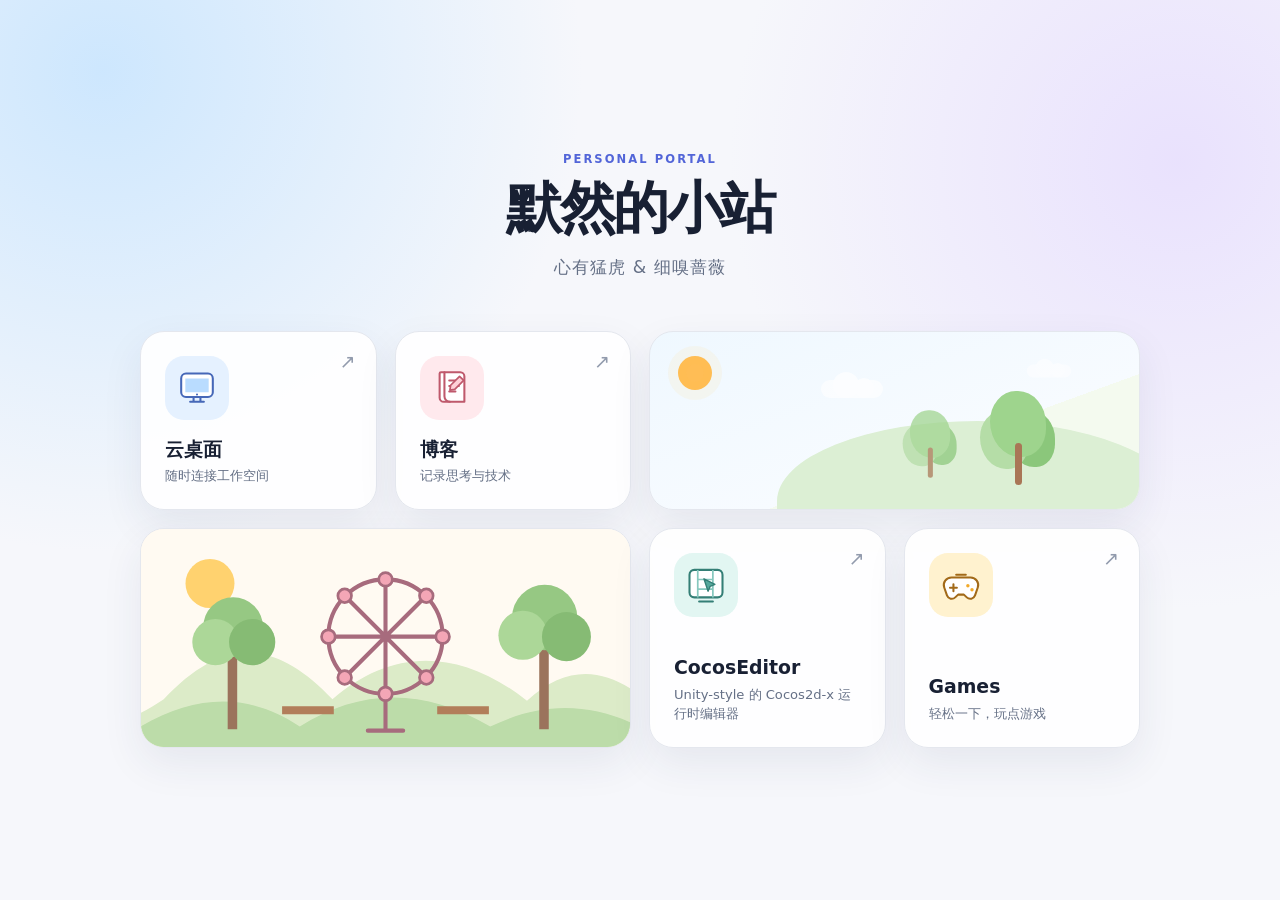
==== index.html @ 9b45cccf "重构个人导航首页并新增 CocosEditor 入口" ====
<!DOCTYPE html>
<html lang="zh-CN">
<head>
  <meta charset="UTF-8">
  <meta name="viewport" content="width=device-width, initial-scale=1.0">
  <meta name="description" content="默然的个人导航小站，快速前往云桌面、博客和 Games。">
  <meta name="theme-color" content="#f6f7fb">
  <meta property="og:title" content="默然的小站">
  <meta property="og:description" content="心有猛虎，细嗅蔷薇。欢迎来到默然的个人导航小站。">
  <meta property="og:type" content="website">
  <meta property="og:url" content="https://tonychenn.cn/">
  <link rel="canonical" href="https://tonychenn.cn/">
  <link rel="icon" href="icon/favicon.svg" type="image/svg+xml">
  <link rel="stylesheet" href="css/style.css">
  <title>默然的小站</title>
</head>
<body>
  <div class="page-shell">
    <header class="hero">
      <p class="eyebrow" aria-hidden="true">PERSONAL PORTAL</p>
      <h1>默然的小站</h1>
      <p class="tagline">心有猛虎 <span aria-hidden="true">&amp;</span><span class="sr-only">，</span> 细嗅蔷薇</p>
    </header>

    <main class="portal" aria-label="站点导航">
      <!--desktop-->
      <a class="portal-card project-card desktop-card" href="https://desktop.tonychenn.cn/" target="_blank" rel="noopener noreferrer">
        <span class="icon-wrap icon-wrap-blue" aria-hidden="true">
          <img src="icon/desktop.svg" width="64" height="64" alt="">
        </span>
        <span class="card-copy">
          <span class="card-title">云桌面</span>
          <span class="card-description">随时连接工作空间</span>
          <span class="sr-only">（在新标签页打开）</span>
        </span>
        <span class="card-arrow" aria-hidden="true">↗</span>
      </a>

      <!--blog-->
      <a class="portal-card project-card blog-card" href="https://blog.tonychenn.cn/" target="_blank" rel="noopener noreferrer">
        <span class="icon-wrap icon-wrap-rose" aria-hidden="true">
          <img src="icon/blog.svg" width="64" height="64" alt="">
        </span>
        <span class="card-copy">
          <span class="card-title">博客</span>
          <span class="card-description">记录思考与技术</span>
          <span class="sr-only">（在新标签页打开）</span>
        </span>
        <span class="card-arrow" aria-hidden="true">↗</span>
      </a>

      <div class="portal-card scene-card garden-scene" aria-hidden="true">
        <!--sun-->
        <span class="scene-sun"></span>
        <span class="scene-cloud scene-cloud-left"></span>
        <span class="scene-cloud scene-cloud-right"></span>
        <!--tree-->
        <span class="tree tree-small"><span class="tree-crown"></span><span class="tree-trunk"></span></span>
        <span class="tree tree-large"><span class="tree-crown"></span><span class="tree-trunk"></span></span>
        <span class="scene-ground"></span>
      </div>

      <!--park-->
      <div class="portal-card scene-card park-scene" aria-hidden="true">
        <img src="icon/park.svg" width="360" height="160" alt="">
      </div>

      <!--cocos-editor-->
      <a class="portal-card project-card cocos-editor-card" href="https://github.com/TonyChenn/CocosEditor-Releases" target="_blank" rel="noopener noreferrer">
        <span class="icon-wrap icon-wrap-teal" aria-hidden="true">
          <img src="icon/cocos-editor.svg" width="64" height="64" alt="">
        </span>
        <span class="card-copy">
          <span class="card-title">CocosEditor</span>
          <span class="card-description">Unity-style 的 Cocos2d-x 运行时编辑器</span>
          <span class="sr-only">（在新标签页打开）</span>
        </span>
        <span class="card-arrow" aria-hidden="true">↗</span>
      </a>

      <!--games-->
      <a class="portal-card project-card games-card" href="https://game.tonychenn.cn/" target="_blank" rel="noopener noreferrer">
        <span class="icon-wrap icon-wrap-amber" aria-hidden="true">
          <img src="icon/groot.svg" width="64" height="64" alt="">
        </span>
        <span class="card-copy">
          <span class="card-title">Games</span>
          <span class="card-description">轻松一下，玩点游戏</span>
          <span class="sr-only">（在新标签页打开）</span>
        </span>
        <span class="card-arrow" aria-hidden="true">↗</span>
      </a>

      <!--waiting-->
      <!--
        #ffe60f
        #fd7403
        #363636
      -->
    </main>
  </div>
</body>
</html>
---- css/style.css ----
:root {
  color-scheme: light;
  --page-bg: #f6f7fb;
  --surface: rgba(255, 255, 255, 0.92);
  --surface-muted: #f0f2f7;
  --border: #e4e7ee;
  --text: #182033;
  --muted: #657086;
  --accent: #5265d8;
  --shadow: 0 16px 40px rgba(34, 45, 84, 0.08);
}

* {
  box-sizing: border-box;
}

html {
  background: var(--page-bg);
}

body {
  min-width: 0;
  min-height: 100vh;
  min-height: 100dvh;
  margin: 0;
  overflow-x: hidden;
  color: var(--text);
  background:
    radial-gradient(circle at 8% 8%, rgba(188, 224, 255, 0.7), transparent 30rem),
    radial-gradient(circle at 92% 18%, rgba(224, 210, 255, 0.58), transparent 28rem),
    var(--page-bg);
  font-family: Inter, ui-sans-serif, system-ui, -apple-system, BlinkMacSystemFont, "Segoe UI", "Microsoft YaHei", sans-serif;
  -webkit-font-smoothing: antialiased;
  text-rendering: optimizeLegibility;
}

img {
  display: block;
  max-width: 100%;
}

.page-shell {
  width: min(100%, 1040px);
  min-height: 100vh;
  min-height: 100dvh;
  margin: 0 auto;
  padding:
    max(40px, env(safe-area-inset-top))
    max(20px, env(safe-area-inset-right))
    max(40px, env(safe-area-inset-bottom))
    max(20px, env(safe-area-inset-left));
  display: flex;
  flex-direction: column;
  justify-content: center;
}

.hero {
  margin-bottom: clamp(28px, 5vw, 52px);
  text-align: center;
}

.eyebrow {
  margin: 0 0 12px;
  color: var(--accent);
  font-size: 0.72rem;
  font-weight: 750;
  letter-spacing: 0.18em;
}

h1 {
  margin: 0;
  font-size: clamp(2rem, 5vw, 3.5rem);
  font-weight: 760;
  letter-spacing: -0.045em;
  line-height: 1.08;
}

.tagline {
  margin: 16px 0 0;
  color: var(--muted);
  font-size: clamp(0.95rem, 2vw, 1.08rem);
  letter-spacing: 0.06em;
}

.portal {
  display: grid;
  grid-template-columns: repeat(2, minmax(0, 1fr));
  gap: 14px;
}

.portal-card {
  position: relative;
  min-width: 0;
  min-height: 158px;
  overflow: hidden;
  border: 1px solid var(--border);
  border-radius: 24px;
  background: var(--surface);
  box-shadow: var(--shadow);
}

.project-card {
  padding: clamp(16px, 3vw, 24px);
  display: flex;
  flex-direction: column;
  align-items: flex-start;
  justify-content: space-between;
  gap: 18px;
  color: inherit;
  text-decoration: none;
}

a.project-card {
  transition: border-color 180ms ease, box-shadow 180ms ease, transform 180ms ease;
}

a.project-card:focus-visible {
  outline: 3px solid rgba(82, 101, 216, 0.28);
  outline-offset: 4px;
  border-color: var(--accent);
  box-shadow: 0 18px 44px rgba(54, 70, 150, 0.16);
}

.icon-wrap {
  width: 64px;
  height: 64px;
  flex: 0 0 64px;
  border-radius: 19px;
  display: grid;
  place-items: center;
}

.icon-wrap img {
  width: 44px;
  height: 44px;
}

.icon-wrap-blue {
  background: #e5f1ff;
}

.icon-wrap-rose {
  background: #ffe9ed;
}

.icon-wrap-amber {
  background: #fff2cf;
}

.icon-wrap-teal {
  background: #e2f6f2;
}

.card-copy {
  min-width: 0;
  display: flex;
  flex-direction: column;
  gap: 5px;
}

.card-title {
  font-size: clamp(1.03rem, 2vw, 1.18rem);
  font-weight: 720;
  line-height: 1.25;
}

.card-description {
  overflow-wrap: anywhere;
  color: var(--muted);
  font-size: 0.82rem;
  line-height: 1.45;
}

.card-arrow {
  position: absolute;
  top: 20px;
  right: 20px;
  color: #929bad;
  font-size: 1.2rem;
  line-height: 1;
}

.scene-card {
  grid-column: span 2;
  background: #fbfcff;
}

.garden-scene {
  isolation: isolate;
  background: linear-gradient(160deg, #eff8ff 0%, #f7fbff 62%, #f4faef 62%);
}

.scene-sun {
  position: absolute;
  top: 24px;
  left: 28px;
  width: 34px;
  height: 34px;
  border: 8px solid rgba(255, 187, 72, 0.18);
  border-radius: 50%;
  background: #ffbd55;
  box-shadow: 0 0 0 10px rgba(255, 203, 113, 0.1);
}

.scene-cloud {
  position: absolute;
  width: 62px;
  height: 18px;
  border-radius: 999px;
  background: rgba(255, 255, 255, 0.88);
}

.scene-cloud::before,
.scene-cloud::after {
  content: "";
  position: absolute;
  bottom: 0;
  border-radius: 50%;
  background: inherit;
}

.scene-cloud::before {
  left: 12px;
  width: 26px;
  height: 26px;
}

.scene-cloud::after {
  right: 9px;
  width: 20px;
  height: 20px;
}

.scene-cloud-left {
  top: 48px;
  left: 35%;
  opacity: 0.75;
}

.scene-cloud-right {
  top: 30px;
  right: 12%;
  transform: scale(0.72);
  opacity: 0.58;
}

.scene-ground {
  position: absolute;
  z-index: -1;
  right: -8%;
  bottom: -72px;
  width: 82%;
  height: 160px;
  border-radius: 50% 50% 0 0;
  background: #dcefd4;
}

.tree {
  position: absolute;
  right: 19%;
  bottom: 24px;
  width: 56px;
  height: 94px;
}

.tree-small {
  right: 37%;
  bottom: 18px;
  transform: scale(0.72);
  opacity: 0.72;
}

.tree-crown {
  position: absolute;
  top: 0;
  left: 0;
  width: 56px;
  height: 66px;
  border-radius: 48% 52% 44% 56%;
  background: #9ed48d;
  box-shadow: -14px 16px 0 -4px #b5dda7, 14px 15px 0 -5px #8bc77b;
}

.tree-trunk {
  position: absolute;
  left: 25px;
  bottom: 0;
  width: 7px;
  height: 42px;
  border-radius: 5px;
  background: #a97656;
}

.park-scene {
  display: grid;
  place-items: end center;
  background: linear-gradient(155deg, #fff7ed, #fffdfa 60%);
}

.park-scene img {
  width: 100%;
  height: 100%;
  object-fit: cover;
}

.sr-only {
  position: absolute;
  width: 1px;
  height: 1px;
  padding: 0;
  margin: -1px;
  overflow: hidden;
  clip: rect(0, 0, 0, 0);
  white-space: nowrap;
  border: 0;
}

@media (min-width: 720px) {
  .portal {
    grid-template-columns: repeat(4, minmax(0, 1fr));
    gap: 18px;
  }

  .portal-card {
    min-height: 178px;
  }
}

@media (hover: hover) and (pointer: fine) {
  a.project-card:hover {
    z-index: 1;
    border-color: #d6dae5;
    box-shadow: 0 20px 48px rgba(34, 45, 84, 0.14);
    transform: translateY(-5px);
  }

  a.project-card:hover .card-arrow {
    color: var(--accent);
  }
}

@media (max-width: 420px) {
  .page-shell {
    padding-right: max(14px, env(safe-area-inset-right));
    padding-left: max(14px, env(safe-area-inset-left));
  }

  .portal {
    gap: 10px;
  }

  .portal-card {
    min-height: 150px;
    border-radius: 20px;
  }

  .project-card {
    padding: 15px;
    gap: 14px;
  }

  .icon-wrap {
    width: 56px;
    height: 56px;
    flex-basis: 56px;
    border-radius: 17px;
  }

  .icon-wrap img {
    width: 40px;
    height: 40px;
  }

  .card-arrow {
    top: 17px;
    right: 16px;
  }

  .card-description {
    font-size: 0.76rem;
  }
}

@media (prefers-reduced-motion: reduce) {
  *,
  *::before,
  *::after {
    scroll-behavior: auto !important;
    transition-duration: 0.01ms !important;
    animation-duration: 0.01ms !important;
    animation-iteration-count: 1 !important;
  }
}
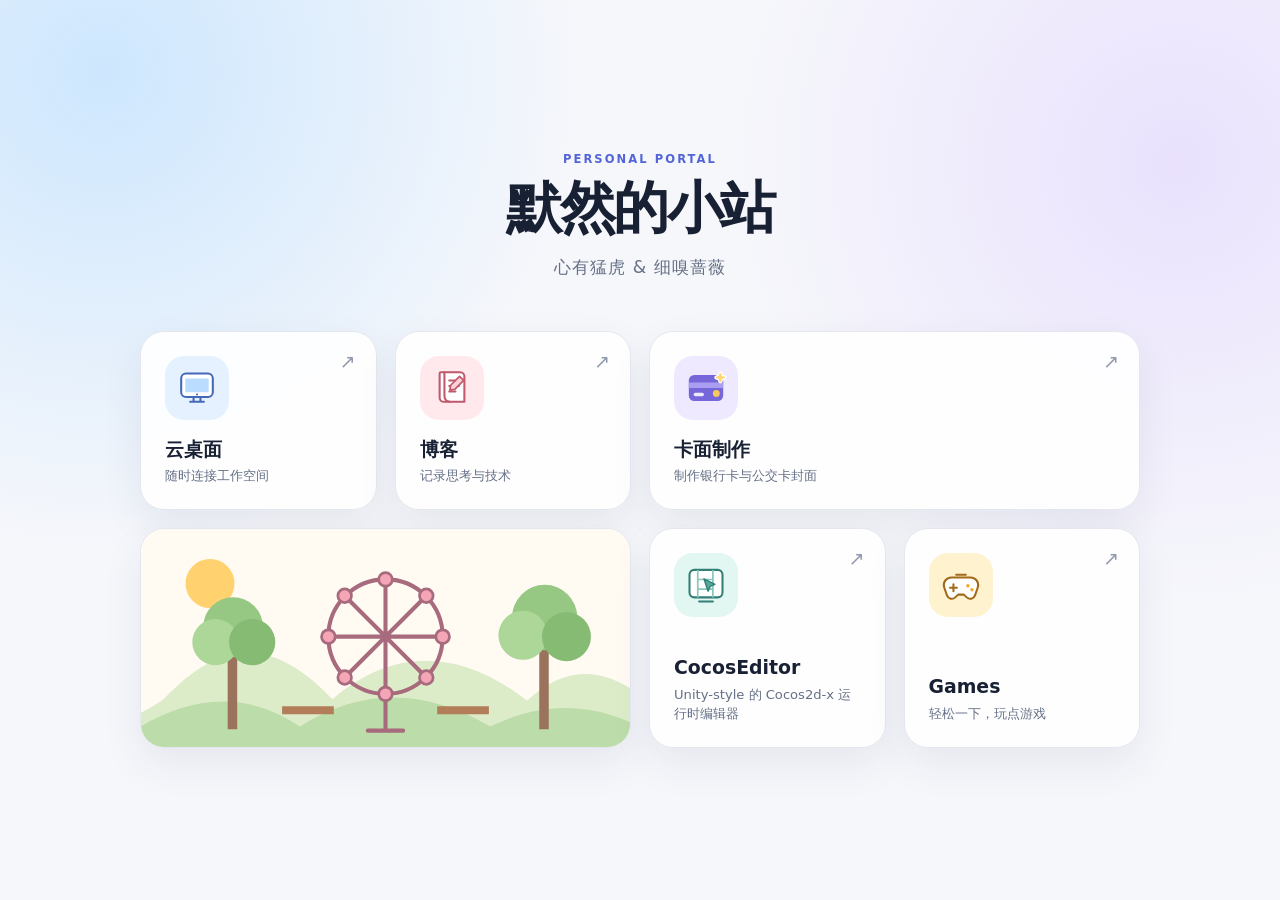
==== commit 0b28be37: "+ 卡面制作" ====
--- a/index.html
+++ b/index.html
@@ -3,7 +3,7 @@
 <head>
   <meta charset="UTF-8">
   <meta name="viewport" content="width=device-width, initial-scale=1.0">
-  <meta name="description" content="默然的个人导航小站，快速前往云桌面、博客和 Games。">
+  <meta name="description" content="默然的个人导航小站，快速前往云桌面、博客、实用工具和 Games。">
   <meta name="theme-color" content="#f6f7fb">
   <meta property="og:title" content="默然的小站">
   <meta property="og:description" content="心有猛虎，细嗅蔷薇。欢迎来到默然的个人导航小站。">
@@ -49,16 +49,21 @@
         <span class="card-arrow" aria-hidden="true">↗</span>
       </a>
 
-      <div class="portal-card scene-card garden-scene" aria-hidden="true">
-        <!--sun-->
-        <span class="scene-sun"></span>
-        <span class="scene-cloud scene-cloud-left"></span>
-        <span class="scene-cloud scene-cloud-right"></span>
-        <!--tree-->
-        <span class="tree tree-small"><span class="tree-crown"></span><span class="tree-trunk"></span></span>
-        <span class="tree tree-large"><span class="tree-crown"></span><span class="tree-trunk"></span></span>
-        <span class="scene-ground"></span>
-      </div>
+      <!--card-design-->
+      <a class="portal-card project-card carddesign-card" href="tools/carddesign/index.html" target="_blank" rel="noopener noreferrer">
+        <span class="icon-wrap icon-wrap-violet" aria-hidden="true">
+          <img src="icon/carddesign.svg" width="64" height="64" alt="">
+        </span>
+        <span class="card-copy">
+          <span class="card-title">卡面制作</span>
+          <span class="card-description">制作银行卡与公交卡封面</span>
+          <span class="sr-only">（在新标签页打开）</span>
+        </span>
+        <span class="card-arrow" aria-hidden="true">↗</span>
+      </a>
+
+      <!--sun-->
+      <!--tree-->
 
       <!--park-->
       <div class="portal-card scene-card park-scene" aria-hidden="true">
--- a/css/style.css
+++ b/css/style.css
@@ -151,6 +151,14 @@
   background: #e2f6f2;
 }
 
+.icon-wrap-violet {
+  background: #eee9ff;
+}
+
+.carddesign-card {
+  grid-column: span 2;
+}
+
 .card-copy {
   min-width: 0;
   display: flex;
@@ -183,112 +191,6 @@
 .scene-card {
   grid-column: span 2;
   background: #fbfcff;
-}
-
-.garden-scene {
-  isolation: isolate;
-  background: linear-gradient(160deg, #eff8ff 0%, #f7fbff 62%, #f4faef 62%);
-}
-
-.scene-sun {
-  position: absolute;
-  top: 24px;
-  left: 28px;
-  width: 34px;
-  height: 34px;
-  border: 8px solid rgba(255, 187, 72, 0.18);
-  border-radius: 50%;
-  background: #ffbd55;
-  box-shadow: 0 0 0 10px rgba(255, 203, 113, 0.1);
-}
-
-.scene-cloud {
-  position: absolute;
-  width: 62px;
-  height: 18px;
-  border-radius: 999px;
-  background: rgba(255, 255, 255, 0.88);
-}
-
-.scene-cloud::before,
-.scene-cloud::after {
-  content: "";
-  position: absolute;
-  bottom: 0;
-  border-radius: 50%;
-  background: inherit;
-}
-
-.scene-cloud::before {
-  left: 12px;
-  width: 26px;
-  height: 26px;
-}
-
-.scene-cloud::after {
-  right: 9px;
-  width: 20px;
-  height: 20px;
-}
-
-.scene-cloud-left {
-  top: 48px;
-  left: 35%;
-  opacity: 0.75;
-}
-
-.scene-cloud-right {
-  top: 30px;
-  right: 12%;
-  transform: scale(0.72);
-  opacity: 0.58;
-}
-
-.scene-ground {
-  position: absolute;
-  z-index: -1;
-  right: -8%;
-  bottom: -72px;
-  width: 82%;
-  height: 160px;
-  border-radius: 50% 50% 0 0;
-  background: #dcefd4;
-}
-
-.tree {
-  position: absolute;
-  right: 19%;
-  bottom: 24px;
-  width: 56px;
-  height: 94px;
-}
-
-.tree-small {
-  right: 37%;
-  bottom: 18px;
-  transform: scale(0.72);
-  opacity: 0.72;
-}
-
-.tree-crown {
-  position: absolute;
-  top: 0;
-  left: 0;
-  width: 56px;
-  height: 66px;
-  border-radius: 48% 52% 44% 56%;
-  background: #9ed48d;
-  box-shadow: -14px 16px 0 -4px #b5dda7, 14px 15px 0 -5px #8bc77b;
-}
-
-.tree-trunk {
-  position: absolute;
-  left: 25px;
-  bottom: 0;
-  width: 7px;
-  height: 42px;
-  border-radius: 5px;
-  background: #a97656;
 }
 
 .park-scene {
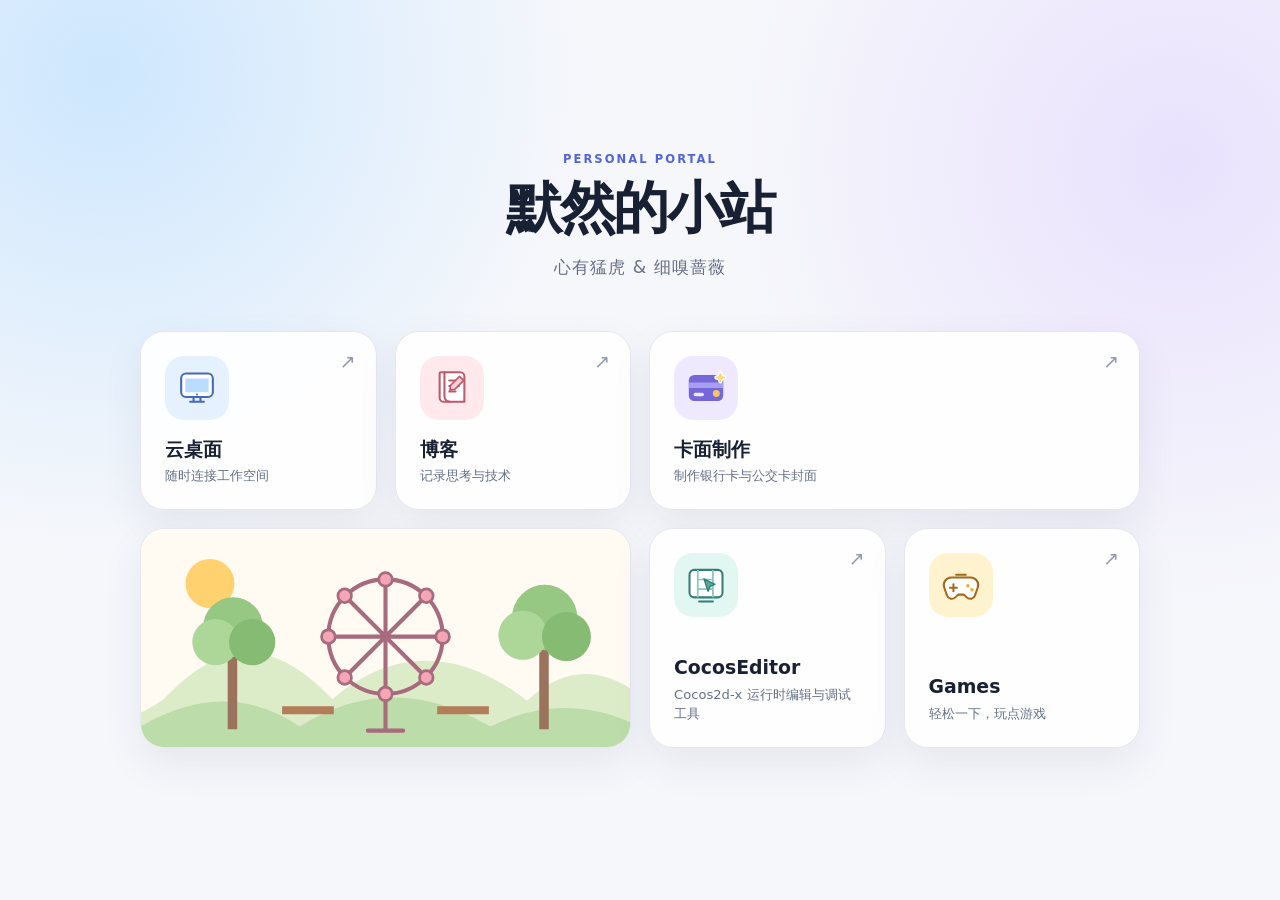
==== commit ea870f3f: "cocos editor offical website" ====
--- a/index.html
+++ b/index.html
@@ -71,13 +71,13 @@
       </div>
 
       <!--cocos-editor-->
-      <a class="portal-card project-card cocos-editor-card" href="https://github.com/TonyChenn/CocosEditor-Releases" target="_blank" rel="noopener noreferrer">
+      <a class="portal-card project-card cocos-editor-card" href="cocoseditor/" target="_blank" rel="noopener noreferrer">
         <span class="icon-wrap icon-wrap-teal" aria-hidden="true">
           <img src="icon/cocos-editor.svg" width="64" height="64" alt="">
         </span>
         <span class="card-copy">
           <span class="card-title">CocosEditor</span>
-          <span class="card-description">Unity-style 的 Cocos2d-x 运行时编辑器</span>
+          <span class="card-description">Cocos2d-x 运行时编辑与调试工具</span>
           <span class="sr-only">（在新标签页打开）</span>
         </span>
         <span class="card-arrow" aria-hidden="true">↗</span>
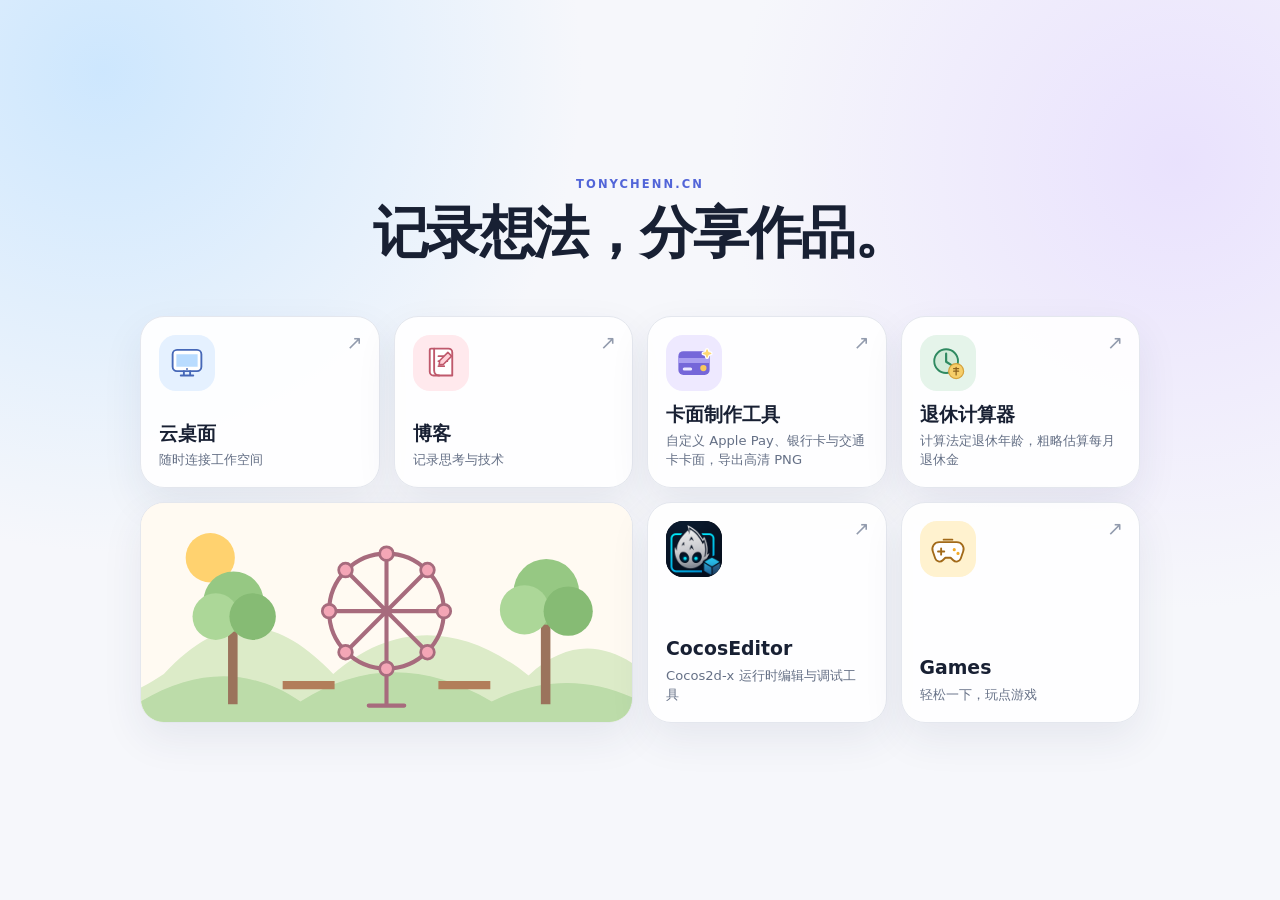
==== commit 9a343ed1: "更新首页项目入口与紧凑卡片布局" ====
--- a/index.html
+++ b/index.html
@@ -3,23 +3,22 @@
 <head>
   <meta charset="UTF-8">
   <meta name="viewport" content="width=device-width, initial-scale=1.0">
-  <meta name="description" content="默然的个人导航小站，快速前往云桌面、博客、实用工具和 Games。">
+  <meta name="description" content="TonyChenn 的项目、工具与博客：CocosEditor、云桌面、卡面制作和退休计算器。">
   <meta name="theme-color" content="#f6f7fb">
-  <meta property="og:title" content="默然的小站">
-  <meta property="og:description" content="心有猛虎，细嗅蔷薇。欢迎来到默然的个人导航小站。">
+  <meta property="og:title" content="记录想法，分享作品 | TonyChenn">
+  <meta property="og:description" content="记录想法，分享作品。浏览开发项目、实用工具与技术记录。">
   <meta property="og:type" content="website">
   <meta property="og:url" content="https://tonychenn.cn/">
   <link rel="canonical" href="https://tonychenn.cn/">
   <link rel="icon" href="icon/favicon.svg" type="image/svg+xml">
   <link rel="stylesheet" href="css/style.css">
-  <title>默然的小站</title>
+  <title>记录想法，分享作品 | TonyChenn</title>
 </head>
 <body>
   <div class="page-shell">
     <header class="hero">
-      <p class="eyebrow" aria-hidden="true">PERSONAL PORTAL</p>
-      <h1>默然的小站</h1>
-      <p class="tagline">心有猛虎 <span aria-hidden="true">&amp;</span><span class="sr-only">，</span> 细嗅蔷薇</p>
+      <p class="eyebrow" aria-hidden="true">TONYCHENN.CN</p>
+      <h1>记录想法，分享作品。</h1>
     </header>
 
     <main class="portal" aria-label="站点导航">
@@ -55,8 +54,21 @@
           <img src="icon/carddesign.svg" width="64" height="64" alt="">
         </span>
         <span class="card-copy">
-          <span class="card-title">卡面制作</span>
-          <span class="card-description">制作银行卡与公交卡封面</span>
+          <span class="card-title">卡面制作工具</span>
+          <span class="card-description">自定义 Apple Pay、银行卡与交通卡卡面，导出高清 PNG</span>
+          <span class="sr-only">（在新标签页打开）</span>
+        </span>
+        <span class="card-arrow" aria-hidden="true">↗</span>
+      </a>
+
+      <!--retirement-->
+      <a class="portal-card project-card retirement-card" href="calculator/retirement.html" target="_blank" rel="noopener noreferrer">
+        <span class="icon-wrap icon-wrap-green" aria-hidden="true">
+          <img src="icon/retirement.svg" width="64" height="64" alt="">
+        </span>
+        <span class="card-copy">
+          <span class="card-title">退休计算器</span>
+          <span class="card-description">计算法定退休年龄，粗略估算每月退休金</span>
           <span class="sr-only">（在新标签页打开）</span>
         </span>
         <span class="card-arrow" aria-hidden="true">↗</span>
@@ -73,7 +85,7 @@
       <!--cocos-editor-->
       <a class="portal-card project-card cocos-editor-card" href="cocoseditor/" target="_blank" rel="noopener noreferrer">
         <span class="icon-wrap icon-wrap-teal" aria-hidden="true">
-          <img src="icon/cocos-editor.svg" width="64" height="64" alt="">
+          <img src="icon/cocos-editor.png" width="256" height="256" alt="">
         </span>
         <span class="card-copy">
           <span class="card-title">CocosEditor</span>
--- a/css/style.css
+++ b/css/style.css
@@ -85,13 +85,13 @@
 .portal {
   display: grid;
   grid-template-columns: repeat(2, minmax(0, 1fr));
-  gap: 14px;
+  gap: 12px;
 }
 
 .portal-card {
   position: relative;
   min-width: 0;
-  min-height: 158px;
+  min-height: 142px;
   overflow: hidden;
   border: 1px solid var(--border);
   border-radius: 24px;
@@ -100,12 +100,12 @@
 }
 
 .project-card {
-  padding: clamp(16px, 3vw, 24px);
+  padding: clamp(14px, 2vw, 18px);
   display: flex;
   flex-direction: column;
   align-items: flex-start;
   justify-content: space-between;
-  gap: 18px;
+  gap: 12px;
   color: inherit;
   text-decoration: none;
 }
@@ -122,17 +122,17 @@
 }
 
 .icon-wrap {
-  width: 64px;
-  height: 64px;
-  flex: 0 0 64px;
-  border-radius: 19px;
+  width: 56px;
+  height: 56px;
+  flex: 0 0 56px;
+  border-radius: 17px;
   display: grid;
   place-items: center;
 }
 
 .icon-wrap img {
-  width: 44px;
-  height: 44px;
+  width: 40px;
+  height: 40px;
 }
 
 .icon-wrap-blue {
@@ -148,15 +148,21 @@
 }
 
 .icon-wrap-teal {
-  background: #e2f6f2;
+  background: #05070c;
+  overflow: hidden;
+}
+
+.cocos-editor-card .icon-wrap img {
+  width: 100%;
+  height: 100%;
 }
 
 .icon-wrap-violet {
   background: #eee9ff;
 }
 
-.carddesign-card {
-  grid-column: span 2;
+.icon-wrap-green {
+  background: #e5f4ea;
 }
 
 .card-copy {
@@ -181,8 +187,8 @@
 
 .card-arrow {
   position: absolute;
-  top: 20px;
-  right: 20px;
+  top: 16px;
+  right: 16px;
   color: #929bad;
   font-size: 1.2rem;
   line-height: 1;
@@ -220,11 +226,11 @@
 @media (min-width: 720px) {
   .portal {
     grid-template-columns: repeat(4, minmax(0, 1fr));
-    gap: 18px;
+    gap: 14px;
   }
 
   .portal-card {
-    min-height: 178px;
+    min-height: 155px;
   }
 }
 
@@ -252,30 +258,30 @@
   }
 
   .portal-card {
-    min-height: 150px;
+    min-height: 136px;
     border-radius: 20px;
   }
 
   .project-card {
-    padding: 15px;
-    gap: 14px;
+    padding: 12px;
+    gap: 10px;
   }
 
   .icon-wrap {
-    width: 56px;
-    height: 56px;
-    flex-basis: 56px;
-    border-radius: 17px;
+    width: 48px;
+    height: 48px;
+    flex-basis: 48px;
+    border-radius: 15px;
   }
 
   .icon-wrap img {
-    width: 40px;
-    height: 40px;
+    width: 36px;
+    height: 36px;
   }
 
   .card-arrow {
-    top: 17px;
-    right: 16px;
+    top: 14px;
+    right: 14px;
   }
 
   .card-description {
